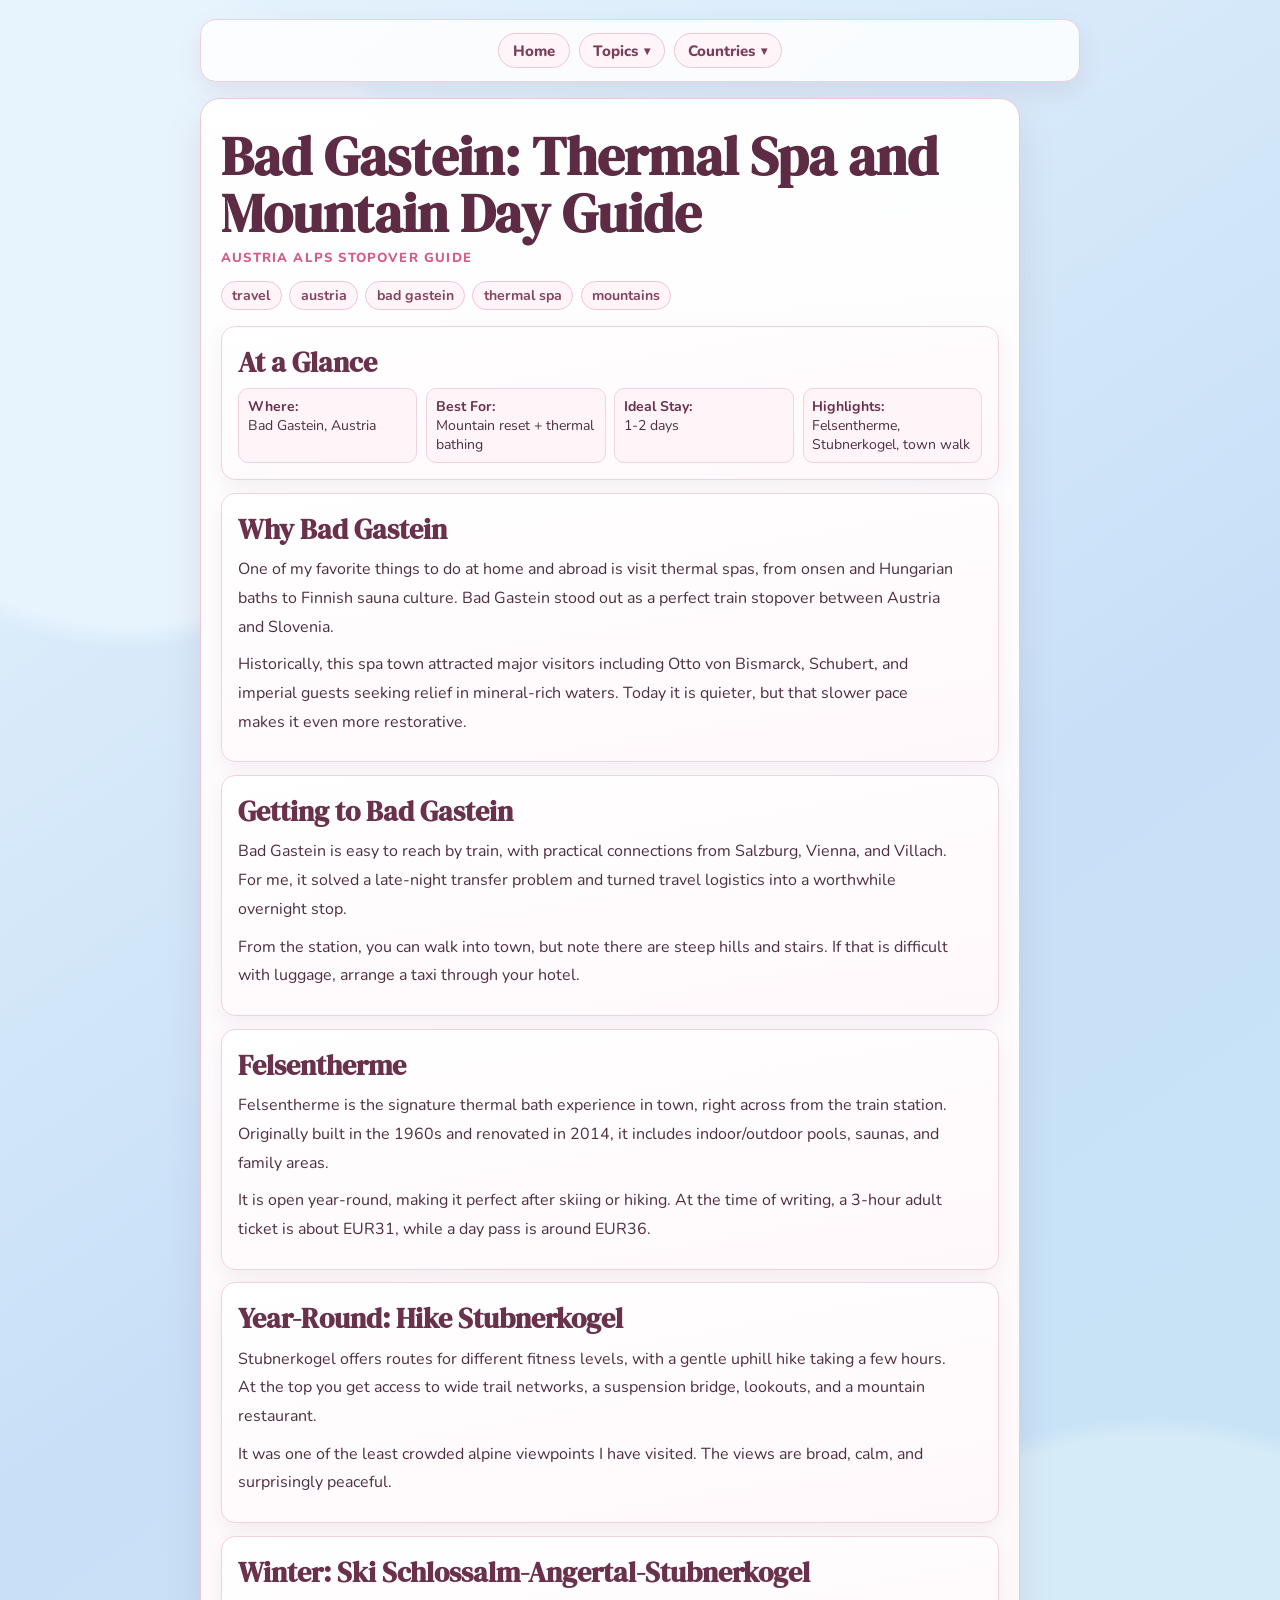
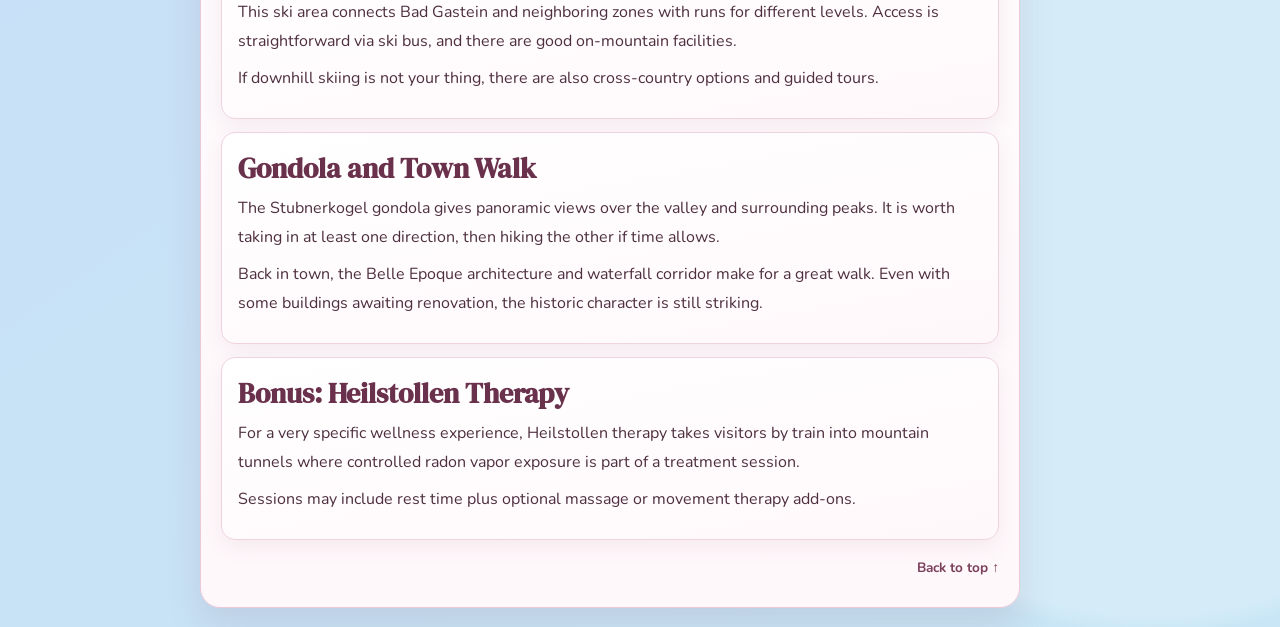
==== posts/bad-gastein-thermal-day-guide.html @ 6b60136d "Change site background from pink to baby blue Co-Authored-By: Claude Sonnet 4.6 <noreply@anthropic.c" ====
<!doctype html>
<html lang="en">
  <head>
    <meta charset="UTF-8" />
    <meta name="viewport" content="width=device-width, initial-scale=1.0" />
    <title>Bad Gastein: Thermal Spa and Mountain Day Guide</title>
    <link rel="preconnect" href="https://fonts.googleapis.com" />
    <link rel="preconnect" href="https://fonts.gstatic.com" crossorigin />
    <link
      href="https://fonts.googleapis.com/css2?family=DM+Serif+Display:ital@0;1&family=Nunito:wght@500;700;800&display=swap"
      rel="stylesheet"
    />
    <style>
      :root {
        color-scheme: light;
        --milk: #e8f4fd;
        --blush: #c8e0f7;
        --rose: #f4c8d9;
        --cherry: #d25d88;
        --ink: #4e2f3f;
      }

      * { box-sizing: border-box; }

      body {
        margin: 0;
        min-height: 100vh;
        padding: 1.2rem;
        font-family: "Nunito", "Trebuchet MS", sans-serif;
        color: var(--ink);
        background:
          radial-gradient(circle at 10% 14%, #e8f4fd 0 14%, transparent 15%),
          radial-gradient(circle at 90% 82%, #d5ecf8 0 18%, transparent 19%),
          linear-gradient(145deg, var(--milk), var(--blush) 48%, #c8e6f5);
      }

      .page { width: min(880px, 96vw); margin: 0 auto; }

      header {
        border: 1px solid #efcfdd;
        border-radius: 16px;
        background: rgba(255, 255, 255, 0.85);
        padding: 0.8rem;
        box-shadow: 0 10px 24px rgba(125, 71, 97, 0.1);
      }

      nav {
        display: flex;
        justify-content: center;
        gap: 0.55rem;
        flex-wrap: wrap;
        align-items: center;
      }

      .menu-link, .menu-trigger {
        text-decoration: none;
        font-weight: 800;
        font-size: 0.94rem;
        color: #7a3f5a;
        background: #fff4f8;
        border: 1px solid #eec6d8;
        border-radius: 999px;
        padding: 0.42rem 0.86rem;
        display: inline-flex;
        align-items: center;
        cursor: pointer;
        font-family: inherit;
      }

      .menu-trigger::after { content: "▾"; margin-left: 0.35rem; font-size: 0.72rem; }

      .menu-link:hover, .menu-trigger:hover, .menu-group:focus-within .menu-trigger { background: #ffeaf2; }

      .menu-group { position: relative; }

      .submenu {
        list-style: none;
        margin: 0;
        padding: 0.5rem;
        min-width: 240px;
        background: rgba(255, 255, 255, 0.96);
        border: 1px solid #eec6d8;
        border-radius: 12px;
        box-shadow: 0 12px 26px rgba(126, 74, 98, 0.14);
        position: absolute;
        left: 50%;
        transform: translateX(-50%) translateY(8px);
        top: calc(100% + 0.2rem);
        opacity: 0;
        visibility: hidden;
        transition: opacity 120ms ease, transform 120ms ease;
        z-index: 5;
      }

      .menu-group:hover .submenu, .menu-group:focus-within .submenu {
        opacity: 1;
        visibility: visible;
        transform: translateX(-50%) translateY(0);
      }

      .submenu a {
        display: block;
        padding: 0.45rem 0.55rem;
        border-radius: 8px;
        color: #7a3f5a;
        text-decoration: none;
        font-size: 0.9rem;
        font-weight: 700;
      }

      .submenu a:hover { background: #fff2f8; }

      article {
        margin-top: 1rem;
        padding: 1.8rem 1.25rem;
        background: linear-gradient(180deg, rgba(255, 255, 255, 0.96), #fff8fb);
        border: 1px solid #edc8d8;
        border-radius: 20px;
        box-shadow: 0 18px 36px rgba(125, 71, 97, 0.13);
        max-width: 820px;
      }

      h1 {
        margin: 0;
        font-family: "DM Serif Display", Georgia, serif;
        font-size: clamp(2rem, 6vw, 3.35rem);
        color: #5d2b44;
        line-height: 1.06;
      }

      .meta {
        margin-top: 0.45rem;
        font-size: 0.82rem;
        text-transform: uppercase;
        letter-spacing: 0.09em;
        color: var(--cherry);
        font-weight: 800;
      }

      .tags {
        display: flex;
        gap: 0.46rem;
        flex-wrap: wrap;
        margin-top: 0.9rem;
        margin-bottom: 1rem;
      }

      .tag {
        border: 1px solid #eec6d8;
        background: #fff4f8;
        border-radius: 999px;
        padding: 0.24rem 0.65rem;
        font-size: 0.88rem;
        font-weight: 700;
        color: #83445f;
      }

      .entry {
        padding: 1rem;
        margin: 0.8rem 0 0;
        border: 1px solid #efd3df;
        border-radius: 14px;
        background: linear-gradient(170deg, #fff, #fff8fb);
        box-shadow: 0 8px 20px rgba(125, 71, 97, 0.08);
      }

      .entry h2 {
        margin: 0 0 0.45rem;
        font-family: "DM Serif Display", Georgia, serif;
        font-size: 1.75rem;
        color: #6a314c;
      }

      .entry p {
        margin: 0 0 0.55rem;
        line-height: 1.8;
        max-width: 72ch;
      }

      .snapshot {
        display: grid;
        grid-template-columns: repeat(auto-fit, minmax(170px, 1fr));
        gap: 0.55rem;
        margin-top: 0.4rem;
      }

      .snap-item {
        background: #fff4f8;
        border: 1px solid #efd3df;
        border-radius: 10px;
        padding: 0.5rem 0.55rem;
        font-size: 0.88rem;
      }

      .snap-item strong { display: block; color: #6a314c; }

      .back-top {
        margin-top: 1rem;
        text-align: right;
      }

      .back-top a {
        text-decoration: none;
        font-size: 0.85rem;
        font-weight: 700;
        color: #7a3f5a;
      }
    </style>
  </head>
  <body>
    <div class="page" id="top">
      <header>
        <nav>
          <a class="menu-link" href="../index.html">Home</a>

          <div class="menu-group">
            <button class="menu-trigger" type="button">Topics</button>
            <ul class="submenu">
              <li><a href="../index.html#beauty-posts">Beauty Around The World</a></li>
              <li><a href="../index.html#travel-posts">Travel Diaries</a></li>
              <li><a href="../index.html#nomad-posts">Digital Nomad Life</a></li>
              <li><a href="../index.html#world-notes">Lifestyle Notes</a></li>
            </ul>
          </div>

          <div class="menu-group">
            <button class="menu-trigger" type="button">Countries</button>
            <ul class="submenu">
              <li><a href="country-south-korea.html">South Korea</a></li>
              <li><a href="country-austria.html">Austria</a></li>
              <li><a href="country-japan.html">Japan</a></li>
              <li><a href="country-slovenia.html">Slovenia</a></li>
            </ul>
          </div>
        </nav>
      </header>

      <article>
        <h1>Bad Gastein: Thermal Spa and Mountain Day Guide</h1>
        <p class="meta">Austria Alps Stopover Guide</p>

        <div class="tags">
          <span class="tag">travel</span>
          <span class="tag">austria</span>
          <span class="tag">bad gastein</span>
          <span class="tag">thermal spa</span>
          <span class="tag">mountains</span>
        </div>

        <section class="entry">
          <h2>At a Glance</h2>
          <div class="snapshot">
            <div class="snap-item"><strong>Where:</strong> Bad Gastein, Austria</div>
            <div class="snap-item"><strong>Best For:</strong> Mountain reset + thermal bathing</div>
            <div class="snap-item"><strong>Ideal Stay:</strong> 1-2 days</div>
            <div class="snap-item"><strong>Highlights:</strong> Felsentherme, Stubnerkogel, town walk</div>
          </div>
        </section>

        <section class="entry">
          <h2>Why Bad Gastein</h2>
          <p>
            One of my favorite things to do at home and abroad is visit thermal spas, from onsen and
            Hungarian baths to Finnish sauna culture. Bad Gastein stood out as a perfect train stopover
            between Austria and Slovenia.
          </p>
          <p>
            Historically, this spa town attracted major visitors including Otto von Bismarck, Schubert,
            and imperial guests seeking relief in mineral-rich waters. Today it is quieter, but that
            slower pace makes it even more restorative.
          </p>
        </section>

        <section class="entry">
          <h2>Getting to Bad Gastein</h2>
          <p>
            Bad Gastein is easy to reach by train, with practical connections from Salzburg, Vienna, and
            Villach. For me, it solved a late-night transfer problem and turned travel logistics into a
            worthwhile overnight stop.
          </p>
          <p>
            From the station, you can walk into town, but note there are steep hills and stairs. If that
            is difficult with luggage, arrange a taxi through your hotel.
          </p>
        </section>

        <section class="entry">
          <h2>Felsentherme</h2>
          <p>
            Felsentherme is the signature thermal bath experience in town, right across from the train
            station. Originally built in the 1960s and renovated in 2014, it includes indoor/outdoor
            pools, saunas, and family areas.
          </p>
          <p>
            It is open year-round, making it perfect after skiing or hiking. At the time of writing,
            a 3-hour adult ticket is about EUR31, while a day pass is around EUR36.
          </p>
        </section>

        <section class="entry">
          <h2>Year-Round: Hike Stubnerkogel</h2>
          <p>
            Stubnerkogel offers routes for different fitness levels, with a gentle uphill hike taking a
            few hours. At the top you get access to wide trail networks, a suspension bridge, lookouts,
            and a mountain restaurant.
          </p>
          <p>
            It was one of the least crowded alpine viewpoints I have visited. The views are broad, calm,
            and surprisingly peaceful.
          </p>
        </section>

        <section class="entry">
          <h2>Winter: Ski Schlossalm-Angertal-Stubnerkogel</h2>
          <p>
            This ski area connects Bad Gastein and neighboring zones with runs for different levels.
            Access is straightforward via ski bus, and there are good on-mountain facilities.
          </p>
          <p>
            If downhill skiing is not your thing, there are also cross-country options and guided tours.
          </p>
        </section>

        <section class="entry">
          <h2>Gondola and Town Walk</h2>
          <p>
            The Stubnerkogel gondola gives panoramic views over the valley and surrounding peaks. It is
            worth taking in at least one direction, then hiking the other if time allows.
          </p>
          <p>
            Back in town, the Belle Epoque architecture and waterfall corridor make for a great walk.
            Even with some buildings awaiting renovation, the historic character is still striking.
          </p>
        </section>

        <section class="entry">
          <h2>Bonus: Heilstollen Therapy</h2>
          <p>
            For a very specific wellness experience, Heilstollen therapy takes visitors by train into
            mountain tunnels where controlled radon vapor exposure is part of a treatment session.
          </p>
          <p>
            Sessions may include rest time plus optional massage or movement therapy add-ons.
          </p>
        </section>

        <div class="back-top"><a href="#top">Back to top ↑</a></div>
      </article>
    </div>
  </body>
</html>
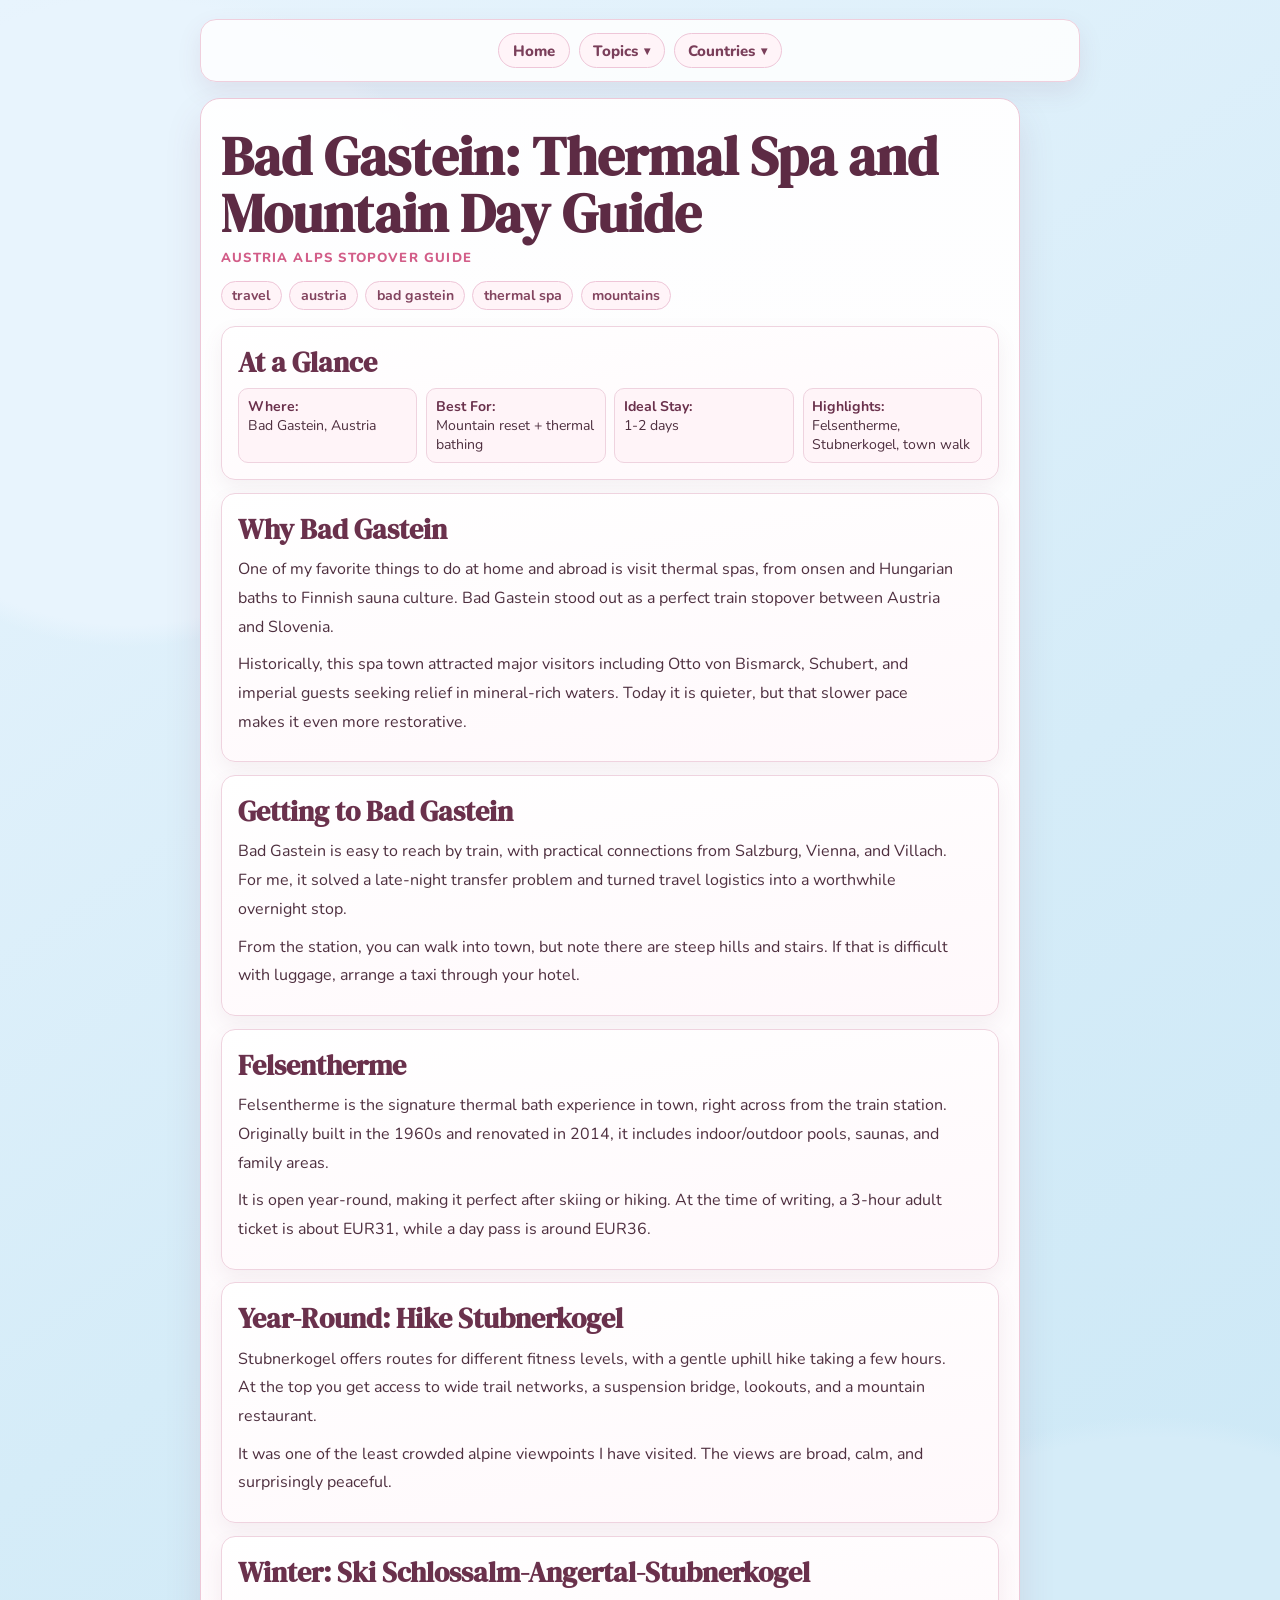
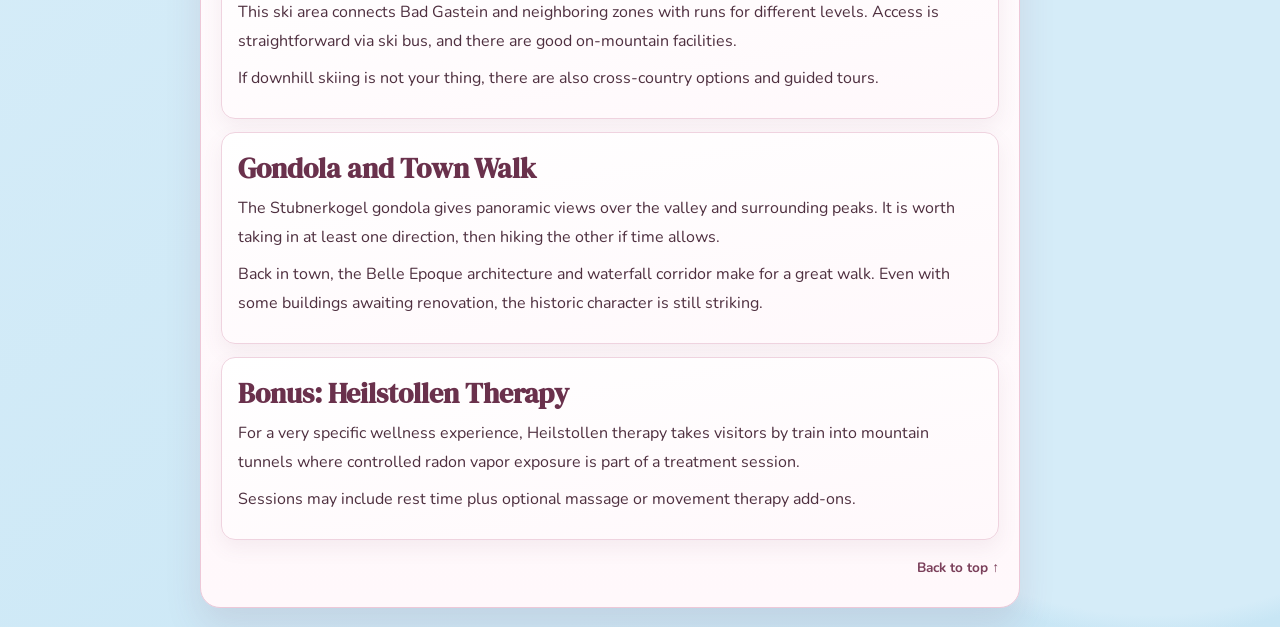
==== commit f6f723db: "Centralize background and nav CSS into assets/shared.css Background palette, body gradient, header, " ====
--- a/posts/bad-gastein-thermal-day-guide.html
+++ b/posts/bad-gastein-thermal-day-guide.html
@@ -10,6 +10,7 @@
       href="https://fonts.googleapis.com/css2?family=DM+Serif+Display:ital@0;1&family=Nunito:wght@500;700;800&display=swap"
       rel="stylesheet"
     />
+    <link rel="stylesheet" href="../assets/shared.css" />
     <style>
       :root {
         color-scheme: light;
@@ -20,95 +21,15 @@
         --ink: #4e2f3f;
       }
 
-      * { box-sizing: border-box; }
-
       body {
         margin: 0;
         min-height: 100vh;
         padding: 1.2rem;
         font-family: "Nunito", "Trebuchet MS", sans-serif;
         color: var(--ink);
-        background:
-          radial-gradient(circle at 10% 14%, #e8f4fd 0 14%, transparent 15%),
-          radial-gradient(circle at 90% 82%, #d5ecf8 0 18%, transparent 19%),
-          linear-gradient(145deg, var(--milk), var(--blush) 48%, #c8e6f5);
       }
 
       .page { width: min(880px, 96vw); margin: 0 auto; }
-
-      header {
-        border: 1px solid #efcfdd;
-        border-radius: 16px;
-        background: rgba(255, 255, 255, 0.85);
-        padding: 0.8rem;
-        box-shadow: 0 10px 24px rgba(125, 71, 97, 0.1);
-      }
-
-      nav {
-        display: flex;
-        justify-content: center;
-        gap: 0.55rem;
-        flex-wrap: wrap;
-        align-items: center;
-      }
-
-      .menu-link, .menu-trigger {
-        text-decoration: none;
-        font-weight: 800;
-        font-size: 0.94rem;
-        color: #7a3f5a;
-        background: #fff4f8;
-        border: 1px solid #eec6d8;
-        border-radius: 999px;
-        padding: 0.42rem 0.86rem;
-        display: inline-flex;
-        align-items: center;
-        cursor: pointer;
-        font-family: inherit;
-      }
-
-      .menu-trigger::after { content: "▾"; margin-left: 0.35rem; font-size: 0.72rem; }
-
-      .menu-link:hover, .menu-trigger:hover, .menu-group:focus-within .menu-trigger { background: #ffeaf2; }
-
-      .menu-group { position: relative; }
-
-      .submenu {
-        list-style: none;
-        margin: 0;
-        padding: 0.5rem;
-        min-width: 240px;
-        background: rgba(255, 255, 255, 0.96);
-        border: 1px solid #eec6d8;
-        border-radius: 12px;
-        box-shadow: 0 12px 26px rgba(126, 74, 98, 0.14);
-        position: absolute;
-        left: 50%;
-        transform: translateX(-50%) translateY(8px);
-        top: calc(100% + 0.2rem);
-        opacity: 0;
-        visibility: hidden;
-        transition: opacity 120ms ease, transform 120ms ease;
-        z-index: 5;
-      }
-
-      .menu-group:hover .submenu, .menu-group:focus-within .submenu {
-        opacity: 1;
-        visibility: visible;
-        transform: translateX(-50%) translateY(0);
-      }
-
-      .submenu a {
-        display: block;
-        padding: 0.45rem 0.55rem;
-        border-radius: 8px;
-        color: #7a3f5a;
-        text-decoration: none;
-        font-size: 0.9rem;
-        font-weight: 700;
-      }
-
-      .submenu a:hover { background: #fff2f8; }
 
       article {
         margin-top: 1rem;
--- a/assets/shared.css
+++ b/assets/shared.css
@@ -0,0 +1,119 @@
+:root {
+  color-scheme: light;
+
+  /* Background palette — change these three to retheme the whole site */
+  --bg-1: #e8f4fd;
+  --bg-2: #d5ecf8;
+  --bg-3: #c8e6f5;
+
+  /* Nav / header colours — posts use these defaults; homepage overrides below */
+  --nav-color: #7a3f5a;
+  --nav-bg: #fff4f8;
+  --nav-border: #eec6d8;
+  --nav-hover: #ffeaf2;
+  --nav-submenu-shadow: rgba(126, 74, 98, 0.14);
+  --header-border: #efcfdd;
+  --header-shadow: rgba(125, 71, 97, 0.1);
+}
+
+* {
+  box-sizing: border-box;
+}
+
+body {
+  margin: 0;
+  min-height: 100vh;
+  padding: 1.2rem;
+  background:
+    radial-gradient(circle at 10% 14%, var(--bg-1) 0 14%, transparent 15%),
+    radial-gradient(circle at 90% 82%, var(--bg-2) 0 18%, transparent 19%),
+    linear-gradient(145deg, var(--bg-1), var(--bg-2) 48%, var(--bg-3));
+}
+
+header {
+  border: 1px solid var(--header-border);
+  border-radius: 16px;
+  background: rgba(255, 255, 255, 0.85);
+  padding: 0.8rem;
+  box-shadow: 0 10px 24px var(--header-shadow);
+}
+
+nav {
+  display: flex;
+  justify-content: center;
+  gap: 0.55rem;
+  flex-wrap: wrap;
+  align-items: center;
+}
+
+.menu-link,
+.menu-trigger {
+  text-decoration: none;
+  font-weight: 800;
+  font-size: 0.94rem;
+  color: var(--nav-color);
+  background: var(--nav-bg);
+  border: 1px solid var(--nav-border);
+  border-radius: 999px;
+  padding: 0.42rem 0.86rem;
+  display: inline-flex;
+  align-items: center;
+  cursor: pointer;
+  font-family: inherit;
+}
+
+.menu-trigger::after {
+  content: "▾";
+  margin-left: 0.35rem;
+  font-size: 0.72rem;
+}
+
+.menu-link:hover,
+.menu-trigger:hover,
+.menu-group:focus-within .menu-trigger {
+  background: var(--nav-hover);
+}
+
+.menu-group {
+  position: relative;
+}
+
+.submenu {
+  list-style: none;
+  margin: 0;
+  padding: 0.5rem;
+  min-width: 220px;
+  background: rgba(255, 255, 255, 0.96);
+  border: 1px solid var(--nav-border);
+  border-radius: 12px;
+  box-shadow: 0 12px 26px var(--nav-submenu-shadow);
+  position: absolute;
+  left: 50%;
+  transform: translateX(-50%) translateY(8px);
+  top: calc(100% + 0.2rem);
+  opacity: 0;
+  visibility: hidden;
+  transition: opacity 120ms ease, transform 120ms ease;
+  z-index: 5;
+}
+
+.menu-group:hover .submenu,
+.menu-group:focus-within .submenu {
+  opacity: 1;
+  visibility: visible;
+  transform: translateX(-50%) translateY(0);
+}
+
+.submenu a {
+  display: block;
+  padding: 0.45rem 0.55rem;
+  border-radius: 8px;
+  color: var(--nav-color);
+  text-decoration: none;
+  font-size: 0.9rem;
+  font-weight: 700;
+}
+
+.submenu a:hover {
+  background: var(--nav-hover);
+}
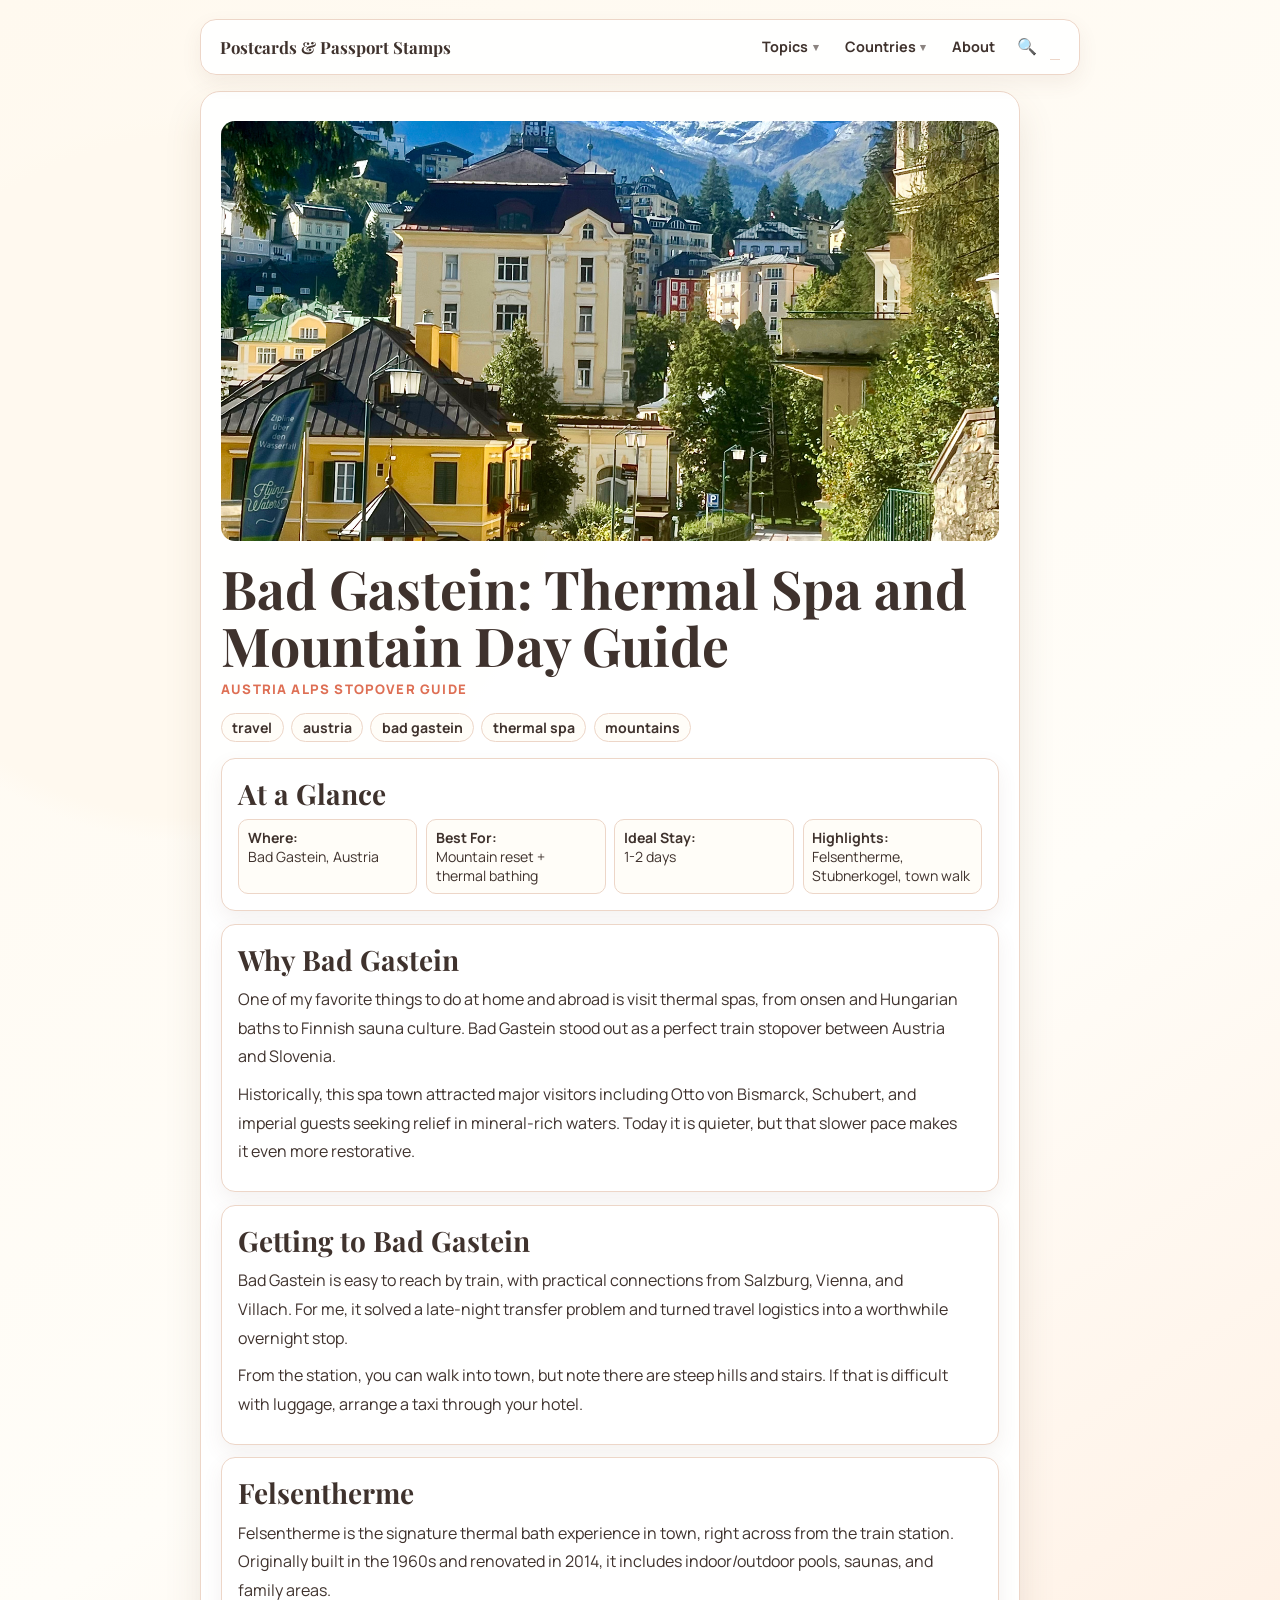
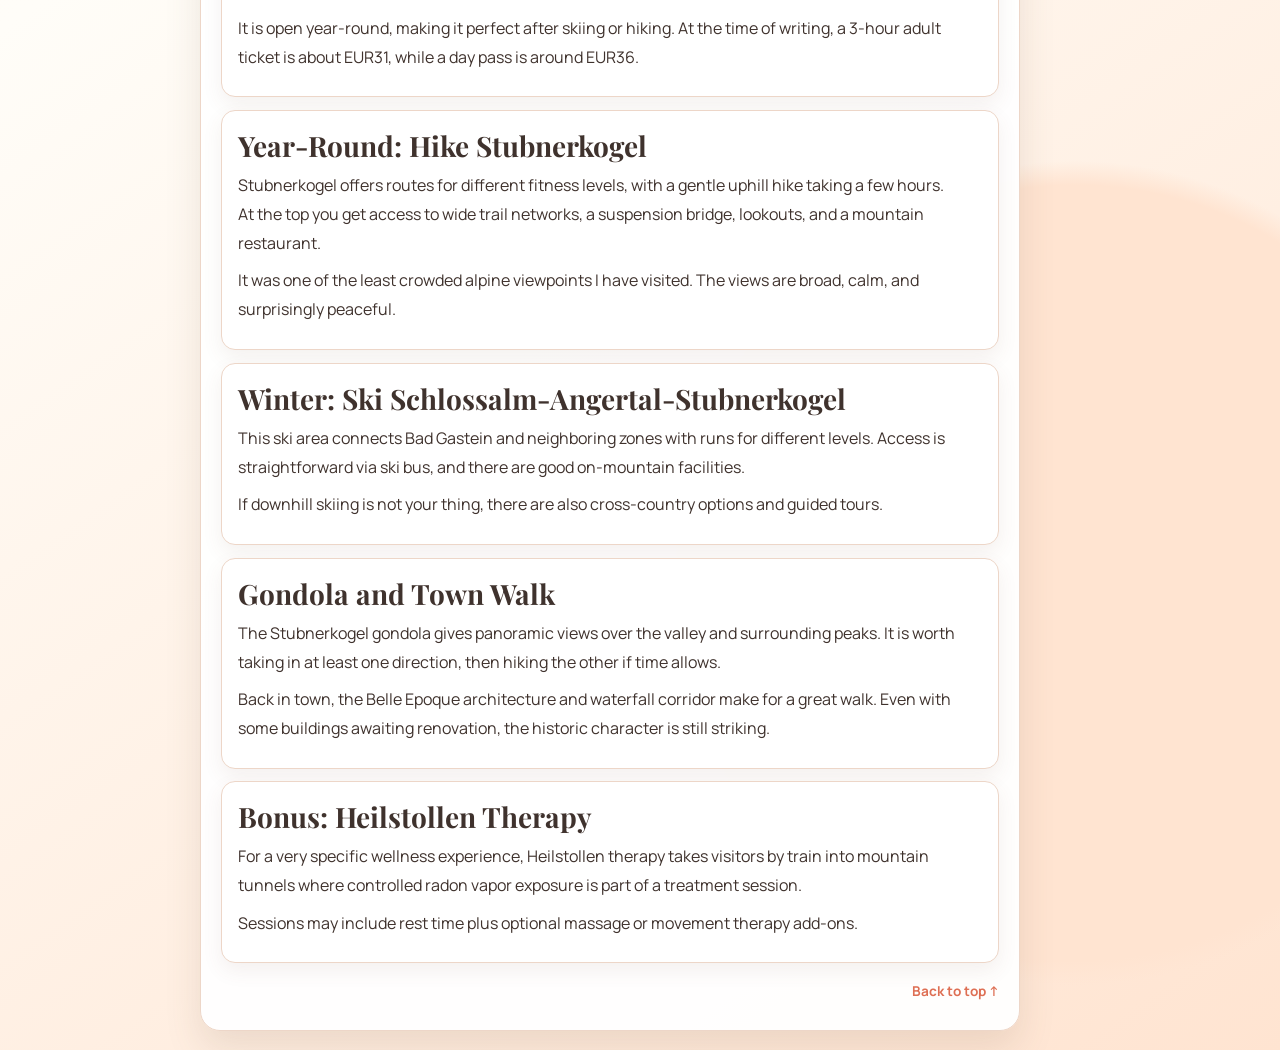
==== commit 0bdd535c: "Full redesign: warm palette, unified fonts, new nav, about page - shared.css: warm palette replaces " ====
--- a/posts/bad-gastein-thermal-day-guide.html
+++ b/posts/bad-gastein-thermal-day-guide.html
@@ -4,29 +4,19 @@
     <meta charset="UTF-8" />
     <meta name="viewport" content="width=device-width, initial-scale=1.0" />
     <title>Bad Gastein: Thermal Spa and Mountain Day Guide</title>
-    <link rel="preconnect" href="https://fonts.googleapis.com" />
-    <link rel="preconnect" href="https://fonts.gstatic.com" crossorigin />
-    <link
-      href="https://fonts.googleapis.com/css2?family=DM+Serif+Display:ital@0;1&family=Nunito:wght@500;700;800&display=swap"
-      rel="stylesheet"
-    />
     <link rel="stylesheet" href="../assets/shared.css" />
     <style>
       :root {
         color-scheme: light;
-        --milk: #e8f4fd;
-        --blush: #c8e0f7;
-        --rose: #f4c8d9;
-        --cherry: #d25d88;
-        --ink: #4e2f3f;
+        --coral: #de6f54;
+        --ink: #3f322d;
+        --line: #edd6c8;
       }
 
       body {
         margin: 0;
         min-height: 100vh;
         padding: 1.2rem;
-        font-family: "Nunito", "Trebuchet MS", sans-serif;
-        color: var(--ink);
       }
 
       .page { width: min(880px, 96vw); margin: 0 auto; }
@@ -34,18 +24,18 @@
       article {
         margin-top: 1rem;
         padding: 1.8rem 1.25rem;
-        background: linear-gradient(180deg, rgba(255, 255, 255, 0.96), #fff8fb);
-        border: 1px solid #edc8d8;
+        background: rgba(255, 255, 255, 0.96);
+        border: 1px solid var(--line);
         border-radius: 20px;
-        box-shadow: 0 18px 36px rgba(125, 71, 97, 0.13);
+        box-shadow: 0 18px 36px rgba(112, 82, 64, 0.13);
         max-width: 820px;
       }
 
       h1 {
         margin: 0;
-        font-family: "DM Serif Display", Georgia, serif;
+        font-family: "Playfair Display", Georgia, serif;
         font-size: clamp(2rem, 6vw, 3.35rem);
-        color: #5d2b44;
+        color: var(--ink);
         line-height: 1.06;
       }
 
@@ -54,7 +44,7 @@
         font-size: 0.82rem;
         text-transform: uppercase;
         letter-spacing: 0.09em;
-        color: var(--cherry);
+        color: var(--coral);
         font-weight: 800;
       }
 
@@ -67,29 +57,48 @@
       }
 
       .tag {
-        border: 1px solid #eec6d8;
-        background: #fff4f8;
+        border: 1px solid var(--line);
+        background: #fffdf8;
         border-radius: 999px;
         padding: 0.24rem 0.65rem;
         font-size: 0.88rem;
         font-weight: 700;
-        color: #83445f;
+        color: var(--ink);
+      }
+
+      .hero-image:not(:empty) {
+        border-radius: 14px;
+        overflow: hidden;
+        margin-bottom: 1.2rem;
+      }
+      .hero-image img {
+        width: 100%;
+        display: block;
+        object-fit: cover;
+        max-height: 420px;
+      }
+
+      figcaption {
+        font-style: italic;
+        color: #8a6a5a;
+        font-size: 0.8rem;
+        margin-top: 0.3rem;
       }
 
       .entry {
         padding: 1rem;
         margin: 0.8rem 0 0;
-        border: 1px solid #efd3df;
+        border: 1px solid var(--line);
         border-radius: 14px;
-        background: linear-gradient(170deg, #fff, #fff8fb);
-        box-shadow: 0 8px 20px rgba(125, 71, 97, 0.08);
+        background: #fff;
+        box-shadow: 0 8px 20px rgba(112, 82, 64, 0.08);
       }
 
       .entry h2 {
         margin: 0 0 0.45rem;
-        font-family: "DM Serif Display", Georgia, serif;
+        font-family: "Playfair Display", Georgia, serif;
         font-size: 1.75rem;
-        color: #6a314c;
+        color: var(--ink);
       }
 
       .entry p {
@@ -106,14 +115,23 @@
       }
 
       .snap-item {
-        background: #fff4f8;
-        border: 1px solid #efd3df;
+        background: #fffdf8;
+        border: 1px solid var(--line);
         border-radius: 10px;
         padding: 0.5rem 0.55rem;
         font-size: 0.88rem;
       }
 
-      .snap-item strong { display: block; color: #6a314c; }
+      .snap-item strong { display: block; color: var(--ink); }
+
+      .post-hero {
+        width: 100%;
+        max-height: 420px;
+        object-fit: cover;
+        border-radius: 14px;
+        display: block;
+        margin-bottom: 1.2rem;
+      }
 
       .back-top {
         margin-top: 1rem;
@@ -124,7 +142,7 @@
         text-decoration: none;
         font-size: 0.85rem;
         font-weight: 700;
-        color: #7a3f5a;
+        color: var(--coral);
       }
     </style>
   </head>
@@ -132,31 +150,38 @@
     <div class="page" id="top">
       <header>
         <nav>
-          <a class="menu-link" href="../index.html">Home</a>
-
-          <div class="menu-group">
-            <button class="menu-trigger" type="button">Topics</button>
-            <ul class="submenu">
-              <li><a href="../index.html#beauty-posts">Beauty Around The World</a></li>
-              <li><a href="../index.html#travel-posts">Travel Diaries</a></li>
-              <li><a href="../index.html#nomad-posts">Digital Nomad Life</a></li>
-              <li><a href="../index.html#world-notes">Lifestyle Notes</a></li>
-            </ul>
-          </div>
-
-          <div class="menu-group">
-            <button class="menu-trigger" type="button">Countries</button>
-            <ul class="submenu">
-              <li><a href="country-south-korea.html">South Korea</a></li>
-              <li><a href="country-austria.html">Austria</a></li>
-              <li><a href="country-japan.html">Japan</a></li>
-              <li><a href="country-slovenia.html">Slovenia</a></li>
-            </ul>
+          <a class="nav-wordmark" href="../index.html">Postcards &amp; Passport Stamps</a>
+          <button class="nav-hamburger" onclick="this.nextElementSibling.classList.toggle('open')" aria-label="Menu">☰</button>
+          <div class="nav-links">
+            <div class="menu-group">
+              <button class="menu-trigger" type="button">Topics</button>
+              <ul class="submenu">
+                <li><a href="../index.html#beauty-posts">Beauty Around The World</a></li>
+                <li><a href="../index.html#travel-posts">Travel Diaries</a></li>
+                <li><a href="../index.html#nomad-posts">Digital Nomad Life</a></li>
+                <li><a href="../index.html#world-notes">Lifestyle Notes</a></li>
+              </ul>
+            </div>
+            <div class="menu-group">
+              <button class="menu-trigger" type="button">Countries</button>
+              <ul class="submenu">
+                <li><a href="country-south-korea.html">South Korea</a></li>
+                <li><a href="country-austria.html">Austria</a></li>
+                <li><a href="country-japan.html">Japan</a></li>
+                <li><a href="country-slovenia.html">Slovenia</a></li>
+              </ul>
+            </div>
+            <a class="menu-link" href="about.html">About</a>
+            <div class="nav-search">
+              <button class="search-toggle" onclick="var i=this.nextElementSibling;i.classList.toggle('open');if(i.classList.contains('open'))i.focus();" aria-label="Search">🔍</button>
+              <input class="search-input" type="search" placeholder="Search…" />
+            </div>
           </div>
         </nav>
       </header>
 
       <article>
+        <img class="post-hero" src="../images/posts/bad-gastein-town.jpeg" alt="Bad Gastein town with snow-capped Alps in the background" />
         <h1>Bad Gastein: Thermal Spa and Mountain Day Guide</h1>
         <p class="meta">Austria Alps Stopover Guide</p>
 
@@ -168,6 +193,8 @@
           <span class="tag">mountains</span>
         </div>
 
+        <div class="hero-image"></div>
+
         <section class="entry">
           <h2>At a Glance</h2>
           <div class="snapshot">
--- a/assets/shared.css
+++ b/assets/shared.css
@@ -1,19 +1,29 @@
+@import url('https://fonts.googleapis.com/css2?family=Playfair+Display:wght@600;700&family=Manrope:wght@500;700;800&display=swap');
+
 :root {
   color-scheme: light;
 
-  /* Background palette — change these three to retheme the whole site */
-  --bg-1: #e8f4fd;
-  --bg-2: #d5ecf8;
-  --bg-3: #c8e6f5;
-
-  /* Nav / header colours — posts use these defaults; homepage overrides below */
-  --nav-color: #7a3f5a;
-  --nav-bg: #fff4f8;
-  --nav-border: #eec6d8;
-  --nav-hover: #ffeaf2;
-  --nav-submenu-shadow: rgba(126, 74, 98, 0.14);
-  --header-border: #efcfdd;
-  --header-shadow: rgba(125, 71, 97, 0.1);
+  /* Background palette */
+  --bg-1: #fff9ef;
+  --bg-2: #fffdf8;
+  --bg-3: #ffe4d1;
+
+  /* Semantic aliases */
+  --sand: #fff9ef;
+  --cream: #fffdf8;
+  --peach: #ffe4d1;
+  --coral: #de6f54;
+  --ink: #3f322d;
+  --line: #edd6c8;
+
+  /* Nav / header colours */
+  --nav-color: #3f322d;
+  --nav-bg: transparent;
+  --nav-border: transparent;
+  --nav-hover: #fff3eb;
+  --nav-submenu-shadow: rgba(112, 82, 64, 0.14);
+  --header-border: #edd6c8;
+  --header-shadow: rgba(112, 82, 64, 0.08);
 }
 
 * {
@@ -24,54 +34,79 @@
   margin: 0;
   min-height: 100vh;
   padding: 1.2rem;
+  font-family: "Manrope", "Trebuchet MS", sans-serif;
+  color: var(--ink);
   background:
-    radial-gradient(circle at 10% 14%, var(--bg-1) 0 14%, transparent 15%),
-    radial-gradient(circle at 90% 82%, var(--bg-2) 0 18%, transparent 19%),
-    linear-gradient(145deg, var(--bg-1), var(--bg-2) 48%, var(--bg-3));
+    radial-gradient(circle at 15% 18%, var(--bg-1) 0 14%, transparent 15%),
+    radial-gradient(circle at 84% 82%, var(--bg-3) 0 16%, transparent 17%),
+    linear-gradient(145deg, var(--bg-1), var(--bg-2) 46%, var(--bg-3));
 }
 
 header {
   border: 1px solid var(--header-border);
   border-radius: 16px;
-  background: rgba(255, 255, 255, 0.85);
-  padding: 0.8rem;
-  box-shadow: 0 10px 24px var(--header-shadow);
+  background: rgba(255, 255, 255, 0.88);
+  padding: 0.7rem 1.2rem;
+  box-shadow: 0 8px 20px var(--header-shadow);
+  backdrop-filter: blur(4px);
 }
 
 nav {
   display: flex;
-  justify-content: center;
-  gap: 0.55rem;
+  justify-content: space-between;
+  align-items: center;
+  gap: 1rem;
+}
+
+.nav-wordmark {
+  text-decoration: none;
+  font-family: "Playfair Display", Georgia, serif;
+  font-size: 1.05rem;
+  font-weight: 700;
+  color: var(--ink);
+  white-space: nowrap;
+}
+
+.nav-wordmark:hover {
+  color: var(--coral);
+}
+
+.nav-links {
+  display: flex;
+  align-items: center;
+  gap: 0.2rem;
   flex-wrap: wrap;
-  align-items: center;
 }
 
 .menu-link,
 .menu-trigger {
   text-decoration: none;
-  font-weight: 800;
-  font-size: 0.94rem;
+  font-weight: 700;
+  font-size: 0.9rem;
   color: var(--nav-color);
-  background: var(--nav-bg);
-  border: 1px solid var(--nav-border);
-  border-radius: 999px;
-  padding: 0.42rem 0.86rem;
+  background: transparent;
+  border: none;
+  border-radius: 8px;
+  padding: 0.38rem 0.7rem;
   display: inline-flex;
   align-items: center;
   cursor: pointer;
   font-family: inherit;
+  transition: background 120ms ease, color 120ms ease;
 }
 
 .menu-trigger::after {
   content: "▾";
-  margin-left: 0.35rem;
-  font-size: 0.72rem;
+  margin-left: 0.3rem;
+  font-size: 0.68rem;
+  opacity: 0.6;
 }
 
 .menu-link:hover,
 .menu-trigger:hover,
 .menu-group:focus-within .menu-trigger {
   background: var(--nav-hover);
+  color: var(--coral);
 }
 
 .menu-group {
@@ -82,9 +117,9 @@
   list-style: none;
   margin: 0;
   padding: 0.5rem;
-  min-width: 220px;
-  background: rgba(255, 255, 255, 0.96);
-  border: 1px solid var(--nav-border);
+  min-width: 210px;
+  background: rgba(255, 255, 255, 0.98);
+  border: 1px solid var(--line);
   border-radius: 12px;
   box-shadow: 0 12px 26px var(--nav-submenu-shadow);
   position: absolute;
@@ -106,14 +141,97 @@
 
 .submenu a {
   display: block;
-  padding: 0.45rem 0.55rem;
+  padding: 0.45rem 0.7rem;
   border-radius: 8px;
-  color: var(--nav-color);
+  color: var(--ink);
   text-decoration: none;
-  font-size: 0.9rem;
+  font-size: 0.88rem;
   font-weight: 700;
 }
 
 .submenu a:hover {
   background: var(--nav-hover);
-}
+  color: var(--coral);
+}
+
+/* Search */
+.nav-search {
+  display: inline-flex;
+  align-items: center;
+  gap: 0.3rem;
+}
+
+.search-toggle {
+  background: transparent;
+  border: none;
+  cursor: pointer;
+  font-size: 1rem;
+  padding: 0.38rem 0.5rem;
+  border-radius: 8px;
+  color: var(--ink);
+  transition: background 120ms ease;
+}
+
+.search-toggle:hover {
+  background: var(--nav-hover);
+}
+
+.search-input {
+  width: 0;
+  overflow: hidden;
+  border: none;
+  border-bottom: 1.5px solid var(--line);
+  background: transparent;
+  font-family: inherit;
+  font-size: 0.88rem;
+  color: var(--ink);
+  padding: 0.2rem 0.3rem;
+  transition: width 200ms ease;
+  outline: none;
+}
+
+.search-input.open {
+  width: 140px;
+}
+
+/* Mobile hamburger */
+.nav-hamburger {
+  display: none;
+  background: transparent;
+  border: none;
+  cursor: pointer;
+  padding: 0.4rem;
+  font-size: 1.3rem;
+  color: var(--ink);
+}
+
+@media (max-width: 640px) {
+  .nav-hamburger { display: block; }
+  .nav-links {
+    display: none;
+    position: absolute;
+    top: calc(100% + 0.5rem);
+    left: 0;
+    right: 0;
+    background: rgba(255, 255, 255, 0.98);
+    border: 1px solid var(--line);
+    border-radius: 12px;
+    padding: 0.75rem;
+    flex-direction: column;
+    align-items: flex-start;
+    gap: 0.2rem;
+    z-index: 10;
+    box-shadow: 0 12px 26px var(--nav-submenu-shadow);
+  }
+  .nav-links.open { display: flex; }
+  header { position: relative; }
+  .submenu {
+    position: static;
+    transform: none;
+    opacity: 1;
+    visibility: visible;
+    box-shadow: none;
+    border: none;
+    padding-left: 1rem;
+  }
+}
